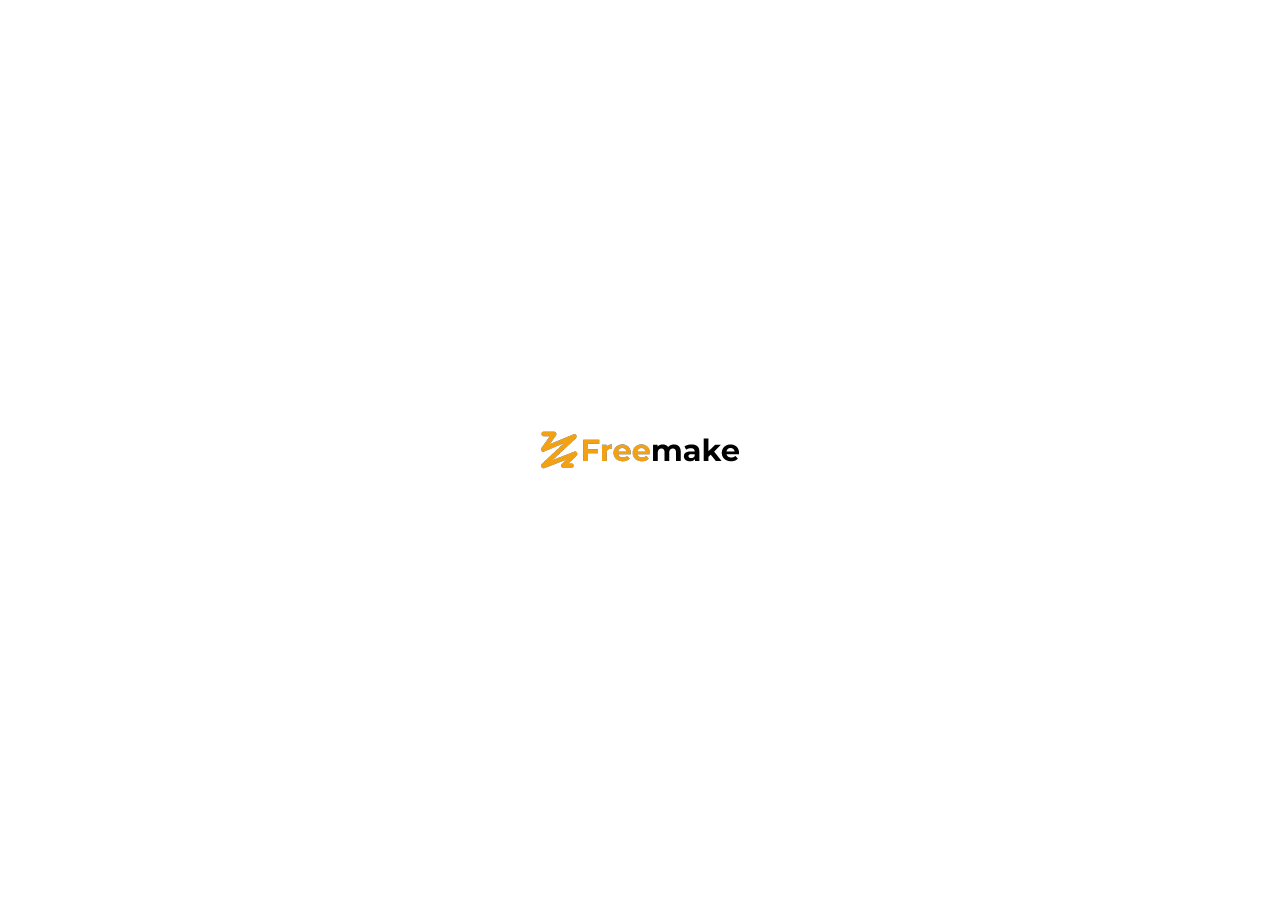
==== index.html @ 43581105 "update" ====
<!DOCTYPE html>
<html>
  <head>
    <base href="./" />
    <!-- <base href="/" /> -->

    <meta charset="UTF-8" />
    <meta content="IE=Edge" http-equiv="X-UA-Compatible" />
    <meta name="description" content="A new Flutter project." />

    <!-- iOS meta tags & icons -->
    <meta name="apple-mobile-web-app-capable" content="yes" />
    <meta name="apple-mobile-web-app-status-bar-style" content="black" />
    <meta
      name="apple-mobile-web-app-title"
      content="Freemake - Best Freeware Alternative To Paid Media Software"
    />
    <link rel="apple-touch-icon" href="./icons/Icon-192.png" />

    <!-- Favicon -->
    <link rel="shortcut icon" href="./favicon.ico" type="image/x-icon" />
    <link rel="icon" href="./favicon.ico" type="image/x-icon" />

    <title>Freemake - Best Freeware Alternative To Paid Media Software</title>
    <link rel="manifest" href="./manifest.json" />

    <link rel="preload" href="./main.dart.js" as="script" />
    <link rel="preload" href="splash/img/light-1x.png" as="image" />

    <script>
      // The value below is injected by flutter build, do not touch.
      const serviceWorkerVersion = "2810086856";
    </script>
    <!-- This script adds the flutter initialization JS code -->
    <script src="./flutter.js" defer=""></script>

    <meta
      content="width=device-width, initial-scale=1.0, maximum-scale=1.0, user-scalable=no"
      name="viewport"
    />

    <style id="splash-screen-style">
      html {
        height: 100%;
      }

      body {
        margin: 0;
        min-height: 100%;
        background-color: #ffffff;
        background-size: 100% 100%;
      }

      .center {
        margin: 0;
        position: absolute;
        top: 50%;
        left: 50%;
        -ms-transform: translate(-50%, -50%);
        transform: translate(-50%, -50%);
      }

      .contain {
        display: block;
        width: 100%;
        height: 100%;
        object-fit: contain;
      }

      .stretch {
        display: block;
        width: 100%;
        height: 100%;
      }

      .cover {
        display: block;
        width: 100%;
        height: 100%;
        object-fit: cover;
      }

      .bottom {
        position: absolute;
        bottom: 0;
        left: 50%;
        -ms-transform: translate(-50%, 0);
        transform: translate(-50%, 0);
      }

      .bottomLeft {
        position: absolute;
        bottom: 0;
        left: 0;
      }

      .bottomRight {
        position: absolute;
        bottom: 0;
        right: 0;
      }
    </style>
    <script id="splash-screen-script">
      function removeSplashFromWeb() {
        document.getElementById("splash")?.remove();
        document.getElementById("splash-branding")?.remove();
        document.body.style.background = "transparent";
      }
    </script>
  </head>
  <body>
    <picture id="splash">
      <source
        srcset="
          splash/img/light-1x.png 1x,
          splash/img/light-2x.png 2x,
          splash/img/light-3x.png 3x,
          splash/img/light-4x.png 4x
        "
        media="(prefers-color-scheme: light)"
      />
      <source
        srcset="
          splash/img/dark-1x.png 1x,
          splash/img/dark-2x.png 2x,
          splash/img/dark-3x.png 3x,
          splash/img/dark-4x.png 4x
        "
        media="(prefers-color-scheme: dark)"
      />
      <img
        class="center"
        aria-hidden="true"
        src="splash/img/light-1x.png"
        alt=""
      />
    </picture>

    <!-- showing image at center during splash -->

    <script defer="">
      window.addEventListener("load", function (ev) {
        // Download main.dart.js
        _flutter.loader.loadEntrypoint({
          serviceWorker: {
            serviceWorkerVersion: serviceWorkerVersion,
          },
          onEntrypointLoaded: function (engineInitializer) {
            engineInitializer.initializeEngine().then(function (appRunner) {
              appRunner.runApp();
            });
          },
        });
      });
    </script>
  </body>
</html>
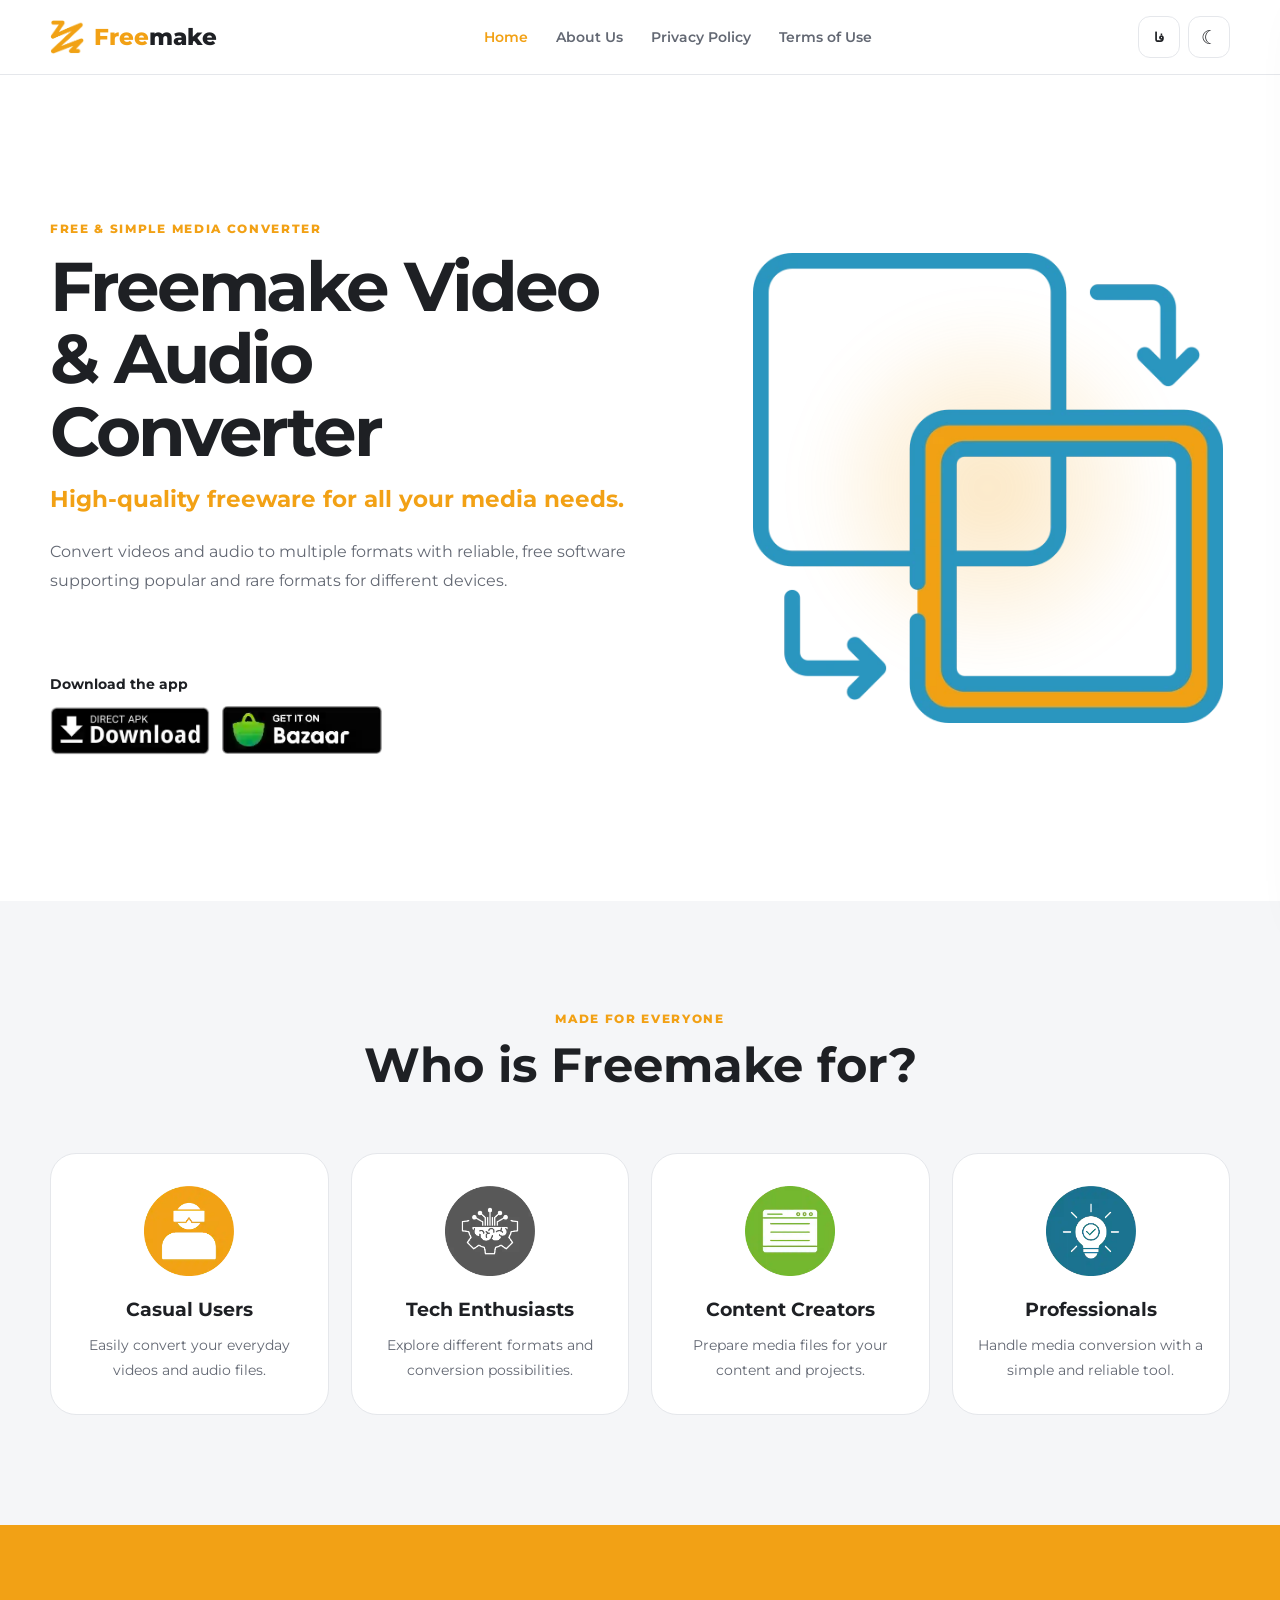
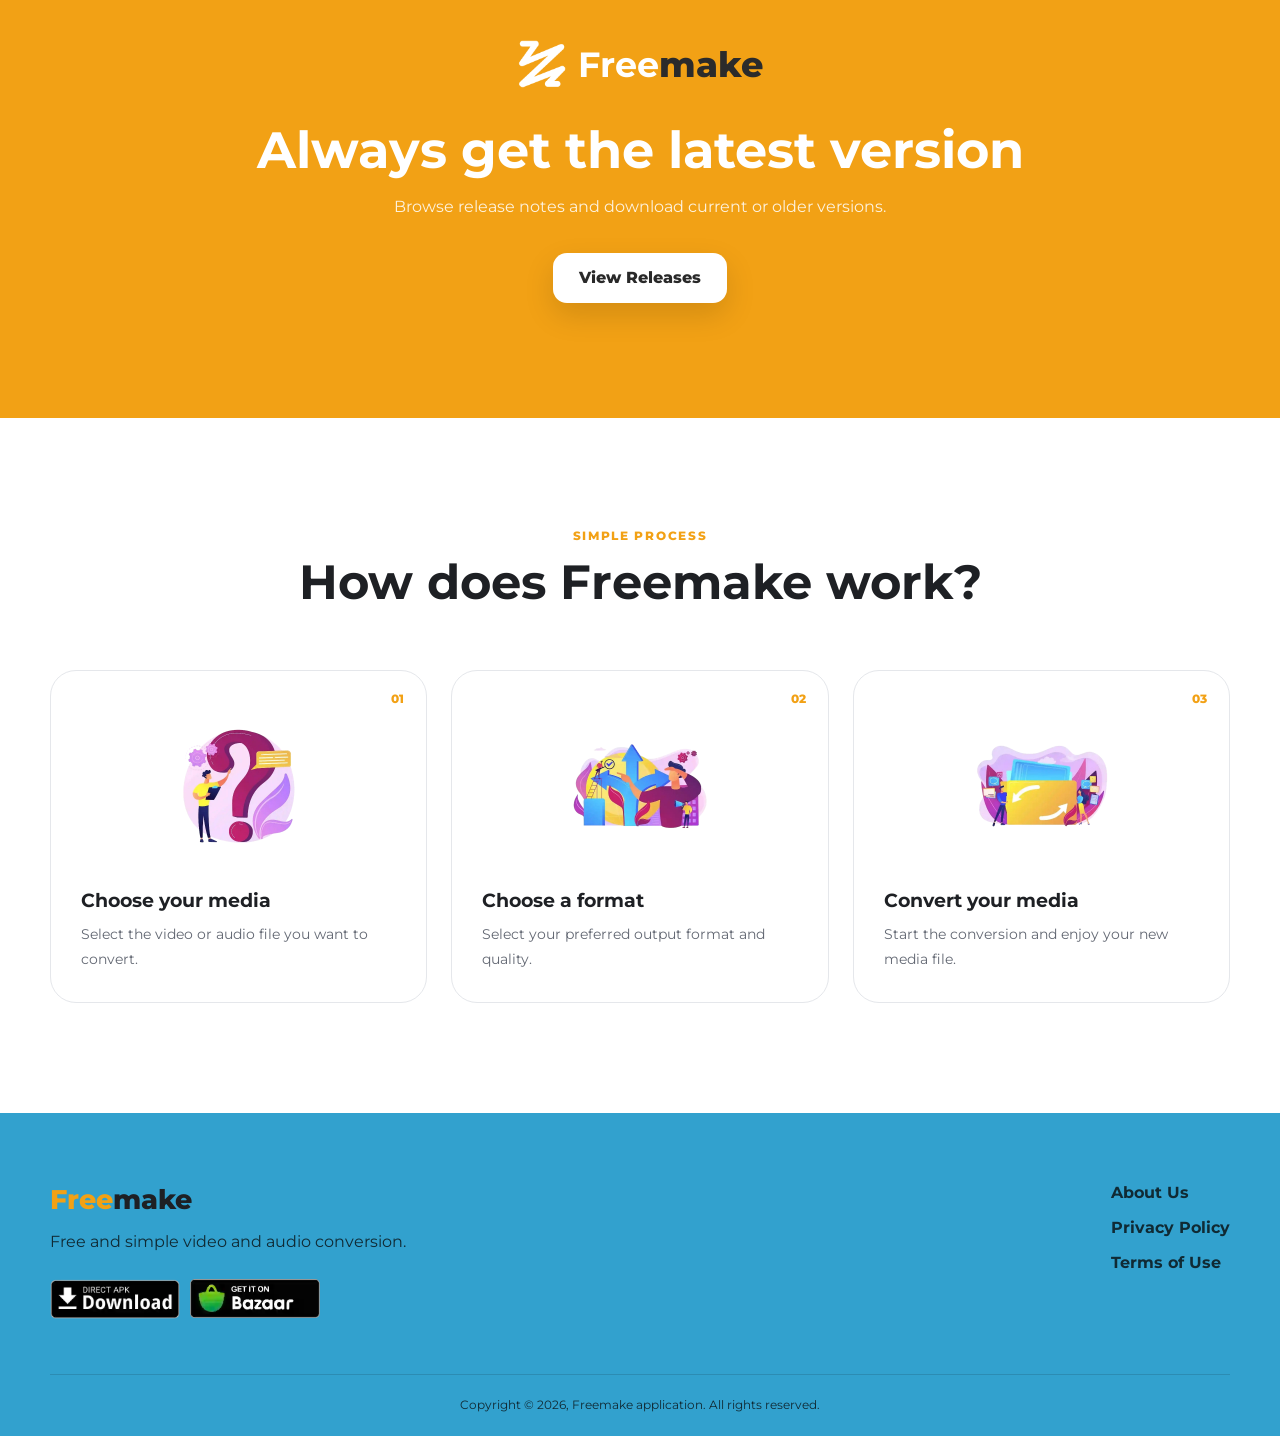
==== commit 752c1b9a: "refactor web page with pure html css" ====
--- a/index.html
+++ b/index.html
@@ -1,157 +1,256 @@
-<!DOCTYPE html>
-<html>
+<!doctype html>
+<html lang="en" dir="ltr" data-theme="light">
   <head>
-    <base href="./" />
-    <!-- <base href="/" /> -->
-
-    <meta charset="UTF-8" />
-    <meta content="IE=Edge" http-equiv="X-UA-Compatible" />
-    <meta name="description" content="A new Flutter project." />
-
-    <!-- iOS meta tags & icons -->
-    <meta name="apple-mobile-web-app-capable" content="yes" />
-    <meta name="apple-mobile-web-app-status-bar-style" content="black" />
+    <meta charset="utf-8" />
+    <meta name="viewport" content="width=device-width, initial-scale=1" />
+
     <meta
-      name="apple-mobile-web-app-title"
-      content="Freemake - Best Freeware Alternative To Paid Media Software"
+      name="description"
+      content="Freemake is a free and simple video and audio converter."
     />
-    <link rel="apple-touch-icon" href="./icons/Icon-192.png" />
-
-    <!-- Favicon -->
-    <link rel="shortcut icon" href="./favicon.ico" type="image/x-icon" />
-    <link rel="icon" href="./favicon.ico" type="image/x-icon" />
-
-    <title>Freemake - Best Freeware Alternative To Paid Media Software</title>
-    <link rel="manifest" href="./manifest.json" />
-
-    <link rel="preload" href="./main.dart.js" as="script" />
-    <link rel="preload" href="splash/img/light-1x.png" as="image" />
-
-    <script>
-      // The value below is injected by flutter build, do not touch.
-      const serviceWorkerVersion = "2810086856";
-    </script>
-    <!-- This script adds the flutter initialization JS code -->
-    <script src="./flutter.js" defer=""></script>
-
+
+    <meta name="theme-color" content="#F2A115" />
+
+    <meta property="og:title" content="Freemake" />
     <meta
-      content="width=device-width, initial-scale=1.0, maximum-scale=1.0, user-scalable=no"
-      name="viewport"
+      property="og:description"
+      content="A free and simple video and audio converter."
     />
 
-    <style id="splash-screen-style">
-      html {
-        height: 100%;
-      }
-
-      body {
-        margin: 0;
-        min-height: 100%;
-        background-color: #ffffff;
-        background-size: 100% 100%;
-      }
-
-      .center {
-        margin: 0;
-        position: absolute;
-        top: 50%;
-        left: 50%;
-        -ms-transform: translate(-50%, -50%);
-        transform: translate(-50%, -50%);
-      }
-
-      .contain {
-        display: block;
-        width: 100%;
-        height: 100%;
-        object-fit: contain;
-      }
-
-      .stretch {
-        display: block;
-        width: 100%;
-        height: 100%;
-      }
-
-      .cover {
-        display: block;
-        width: 100%;
-        height: 100%;
-        object-fit: cover;
-      }
-
-      .bottom {
-        position: absolute;
-        bottom: 0;
-        left: 50%;
-        -ms-transform: translate(-50%, 0);
-        transform: translate(-50%, 0);
-      }
-
-      .bottomLeft {
-        position: absolute;
-        bottom: 0;
-        left: 0;
-      }
-
-      .bottomRight {
-        position: absolute;
-        bottom: 0;
-        right: 0;
-      }
-    </style>
-    <script id="splash-screen-script">
-      function removeSplashFromWeb() {
-        document.getElementById("splash")?.remove();
-        document.getElementById("splash-branding")?.remove();
-        document.body.style.background = "transparent";
-      }
-    </script>
+    <meta property="og:type" content="website" />
+
+    <title>Freemake — Video & Audio Converter</title>
+
+    <link rel="stylesheet" href="css/style.css" />
+
+    <link rel="preconnect" href="https://fonts.googleapis.com" />
+    <link rel="preconnect" href="https://fonts.gstatic.com" crossorigin />
+
+    <link
+      href="https://fonts.googleapis.com/css2?family=Montserrat:wght@400;500;600;700;800&family=Vazirmatn:wght@400;500;600;700;800&display=swap"
+      rel="stylesheet"
+    />
   </head>
+
   <body>
-    <picture id="splash">
-      <source
-        srcset="
-          splash/img/light-1x.png 1x,
-          splash/img/light-2x.png 2x,
-          splash/img/light-3x.png 3x,
-          splash/img/light-4x.png 4x
-        "
-        media="(prefers-color-scheme: light)"
-      />
-      <source
-        srcset="
-          splash/img/dark-1x.png 1x,
-          splash/img/dark-2x.png 2x,
-          splash/img/dark-3x.png 3x,
-          splash/img/dark-4x.png 4x
-        "
-        media="(prefers-color-scheme: dark)"
-      />
-      <img
-        class="center"
-        aria-hidden="true"
-        src="splash/img/light-1x.png"
-        alt=""
-      />
-    </picture>
-
-    <!-- showing image at center during splash -->
-
-    <script defer="">
-      window.addEventListener("load", function (ev) {
-        // Download main.dart.js
-        _flutter.loader.loadEntrypoint({
-          serviceWorker: {
-            serviceWorkerVersion: serviceWorkerVersion,
-          },
-          onEntrypointLoaded: function (engineInitializer) {
-            engineInitializer.initializeEngine().then(function (appRunner) {
-              appRunner.runApp();
-            });
-          },
-        });
-      });
-    </script>
+    <div id="site-header"></div>
+
+    <main>
+      <!-- Hero -->
+      <section class="hero">
+        <div class="container hero__container">
+          <div class="hero__content">
+            <p class="eyebrow" data-i18n="home.hero.eyebrow">
+              FREE & SIMPLE MEDIA CONVERTER
+            </p>
+
+            <h1 data-i18n="home.hero.title">
+              Freemake Video & Audio Converter
+            </h1>
+
+            <p class="hero__subtitle" data-i18n="home.hero.subtitle">
+              High-quality freeware for all your media needs.
+            </p>
+
+            <p class="hero__description" data-i18n="home.hero.description">
+              Convert videos and audio to multiple formats with reliable, free
+              software supporting popular and rare formats for different
+              devices.
+            </p>
+
+            <div class="download-area">
+              <p
+                class="download-area__label"
+                data-i18n="home.hero.downloadLabel"
+              >
+                Download the app
+              </p>
+
+              <div class="download-badges">
+                <a
+                  href="https://github.com/husen-hn/freemake-page/releases/latest"
+                  target="_blank"
+                  rel="noopener noreferrer"
+                >
+                  <img
+                    src="assets/images/direct_download.webp"
+                    alt="Download Freemake"
+                    data-i18n-alt="alt.directDownload"
+                  />
+                </a>
+
+                <a
+                  href="https://cafebazaar.ir/app/com.husen.freemake?l=en"
+                  target="_blank"
+                  rel="noopener noreferrer"
+                >
+                  <img
+                    src="assets/images/cafebazaar_download.webp"
+                    alt="Download from Cafe Bazaar"
+                    data-i18n-alt="alt.cafeBazaar"
+                  />
+                </a>
+              </div>
+            </div>
+          </div>
+
+          <div class="hero__visual">
+            <div class="hero__glow"></div>
+
+            <img
+              class="hero__image"
+              src="assets/images/convert.webp"
+              alt="Freemake media converter"
+              data-i18n-alt="alt.converter"
+            />
+          </div>
+        </div>
+      </section>
+
+      <!-- Audience -->
+      <section class="section audience-section">
+        <div class="container">
+          <div class="section-heading">
+            <p class="section-kicker" data-i18n="home.audience.kicker">
+              MADE FOR EVERYONE
+            </p>
+
+            <h2 data-i18n="home.audience.title">Who is Freemake for?</h2>
+          </div>
+
+          <div class="audience-grid">
+            <article class="audience-card">
+              <img src="assets/images/casual_user.webp" alt="" />
+
+              <h3 data-i18n="home.audience.casual.title">Casual Users</h3>
+
+              <p data-i18n="home.audience.casual.description">
+                Easily convert your everyday videos and audio files.
+              </p>
+            </article>
+
+            <article class="audience-card">
+              <img src="assets/images/tech_enthusiasts.webp" alt="" />
+
+              <h3 data-i18n="home.audience.tech.title">Tech Enthusiasts</h3>
+
+              <p data-i18n="home.audience.tech.description">
+                Explore different formats and conversion possibilities.
+              </p>
+            </article>
+
+            <article class="audience-card">
+              <img src="assets/images/content_creator.webp" alt="" />
+
+              <h3 data-i18n="home.audience.creator.title">Content Creators</h3>
+
+              <p data-i18n="home.audience.creator.description">
+                Prepare media files for your content and projects.
+              </p>
+            </article>
+
+            <article class="audience-card">
+              <img src="assets/images/professional.webp" alt="" />
+
+              <h3 data-i18n="home.audience.professional.title">
+                Professionals
+              </h3>
+
+              <p data-i18n="home.audience.professional.description">
+                Handle media conversion with a simple and reliable tool.
+              </p>
+            </article>
+          </div>
+        </div>
+      </section>
+
+      <!-- Releases -->
+      <section class="release-section">
+        <div class="container release-section__content">
+          <div class="release-brand">
+            <img src="assets/images/logo.webp" alt="" />
+
+            <span> <strong>Free</strong>make </span>
+          </div>
+
+          <h2 data-i18n="home.release.title">Always get the latest version</h2>
+
+          <p data-i18n="home.release.description">
+            Browse release notes and download current or older versions.
+          </p>
+
+          <a
+            class="button button--light"
+            href="https://github.com/husen-hn/freemake-page/releases"
+            target="_blank"
+            rel="noopener noreferrer"
+            data-i18n="home.release.button"
+          >
+            View Releases
+          </a>
+        </div>
+      </section>
+
+      <!-- How it works -->
+      <section class="section how-section">
+        <div class="container">
+          <div class="section-heading">
+            <p class="section-kicker" data-i18n="home.how.kicker">
+              SIMPLE PROCESS
+            </p>
+
+            <h2 data-i18n="home.how.title">How does Freemake work?</h2>
+          </div>
+
+          <div class="steps-grid">
+            <article class="step-card">
+              <span class="step-card__number">01</span>
+
+              <img src="assets/images/choose_media.webp" alt="" />
+
+              <div>
+                <h3 data-i18n="home.how.step1.title">Choose your media</h3>
+
+                <p data-i18n="home.how.step1.description">
+                  Select the video or audio file you want to convert.
+                </p>
+              </div>
+            </article>
+
+            <article class="step-card">
+              <span class="step-card__number">02</span>
+
+              <img src="assets/images/choose_format.webp" alt="" />
+
+              <div>
+                <h3 data-i18n="home.how.step2.title">Choose a format</h3>
+
+                <p data-i18n="home.how.step2.description">
+                  Select your preferred output format and quality.
+                </p>
+              </div>
+            </article>
+
+            <article class="step-card">
+              <span class="step-card__number">03</span>
+
+              <img src="assets/images/convert_media.webp" alt="" />
+
+              <div>
+                <h3 data-i18n="home.how.step3.title">Convert your media</h3>
+
+                <p data-i18n="home.how.step3.description">
+                  Start the conversion and enjoy your new media file.
+                </p>
+              </div>
+            </article>
+          </div>
+        </div>
+      </section>
+    </main>
+
+    <div id="site-footer"></div>
+
+    <script src="js/app.js"></script>
   </body>
 </html>
--- a/css/style.css
+++ b/css/style.css
@@ -0,0 +1,1026 @@
+:root {
+  --primary: #f2a115;
+  --primary-hover: #d78b09;
+  --secondary: #32a1ce;
+
+  --background: #ffffff;
+  --surface: #f5f6f8;
+  --surface-elevated: #ffffff;
+
+  --text-primary: #1e2024;
+  --text-secondary: #636873;
+
+  --border: #e5e7eb;
+
+  --header-background: rgba(255, 255, 255, 0.86);
+
+  --shadow-sm: 0 5px 18px rgba(0, 0, 0, 0.06);
+  --shadow-md: 0 20px 50px rgba(0, 0, 0, 0.12);
+
+  --radius-sm: 12px;
+  --radius-md: 18px;
+  --radius-lg: 26px;
+
+  --transition: 180ms ease;
+}
+
+html[data-theme="dark"] {
+  --background: #111315;
+  --surface: #191b1f;
+  --surface-elevated: #22252a;
+
+  --text-primary: #f4f5f7;
+  --text-secondary: #b3b7c0;
+
+  --border: #343840;
+
+  --header-background: rgba(17, 19, 21, 0.86);
+
+  --shadow-sm: 0 5px 18px rgba(0, 0, 0, 0.2);
+  --shadow-md: 0 20px 50px rgba(0, 0, 0, 0.35);
+}
+
+* {
+  box-sizing: border-box;
+}
+
+html {
+  scroll-behavior: smooth;
+}
+
+body {
+  margin: 0;
+
+  min-width: 320px;
+
+  background: var(--background);
+  color: var(--text-primary);
+
+  font-family: "Montserrat", sans-serif;
+
+  transition:
+    background var(--transition),
+    color var(--transition);
+}
+
+html[dir="rtl"] body {
+  font-family: "Vazirmatn", sans-serif;
+}
+
+img {
+  display: block;
+  max-width: 100%;
+}
+
+a {
+  color: inherit;
+  text-decoration: none;
+}
+
+button {
+  font: inherit;
+}
+
+button,
+a {
+  -webkit-tap-highlight-color: transparent;
+}
+
+:focus-visible {
+  outline: 3px solid var(--primary);
+  outline-offset: 3px;
+}
+
+.container {
+  width: min(1180px, calc(100% - 40px));
+  margin-inline: auto;
+}
+
+.section {
+  padding: 110px 0;
+}
+
+.section--compact {
+  padding-top: 70px;
+  padding-bottom: 110px;
+}
+
+/* Header */
+
+.site-header {
+  position: sticky;
+  top: 0;
+  z-index: 100;
+
+  border-bottom: 1px solid var(--border);
+
+  background: var(--header-background);
+
+  backdrop-filter: blur(18px);
+}
+
+.navbar {
+  min-height: 74px;
+
+  display: flex;
+  align-items: center;
+  justify-content: space-between;
+
+  gap: 24px;
+}
+
+.brand {
+  display: inline-flex;
+  align-items: center;
+
+  gap: 10px;
+
+  flex-shrink: 0;
+}
+
+.brand__logo {
+  width: 34px;
+  height: 34px;
+
+  object-fit: contain;
+}
+
+.brand__name {
+  font-size: 1.45rem;
+  font-weight: 800;
+}
+
+.brand__free {
+  color: var(--primary);
+}
+
+.brand__make {
+  color: var(--text-primary);
+}
+
+.desktop-nav {
+  display: flex;
+  align-items: center;
+  gap: 28px;
+}
+
+.desktop-nav a {
+  color: var(--text-secondary);
+
+  font-size: 0.9rem;
+  font-weight: 600;
+
+  transition: color var(--transition);
+}
+
+.desktop-nav a:hover,
+.desktop-nav a.active {
+  color: var(--primary);
+}
+
+.nav-actions {
+  display: flex;
+  align-items: center;
+  gap: 8px;
+}
+
+.icon-button,
+.menu-button {
+  width: 42px;
+  height: 42px;
+
+  border: 1px solid var(--border);
+  border-radius: var(--radius-sm);
+
+  background: var(--surface-elevated);
+  color: var(--text-primary);
+
+  cursor: pointer;
+
+  display: inline-flex;
+  align-items: center;
+  justify-content: center;
+
+  transition:
+    transform var(--transition),
+    border-color var(--transition);
+}
+
+.icon-button:hover,
+.menu-button:hover {
+  transform: translateY(-2px);
+  border-color: var(--primary);
+}
+
+#language-label {
+  font-size: 0.82rem;
+  font-weight: 800;
+}
+
+.theme-icon {
+  font-size: 1.2rem;
+}
+
+.menu-button {
+  display: none;
+  flex-direction: column;
+  gap: 4px;
+}
+
+.menu-button span {
+  width: 18px;
+  height: 2px;
+
+  border-radius: 99px;
+
+  background: currentColor;
+}
+
+/* Mobile navigation */
+
+.mobile-overlay {
+  position: fixed;
+  inset: 0;
+  z-index: 199;
+
+  opacity: 0;
+  visibility: hidden;
+
+  background: rgba(0, 0, 0, 0.5);
+
+  transition:
+    opacity var(--transition),
+    visibility var(--transition);
+}
+
+.mobile-overlay.open {
+  opacity: 1;
+  visibility: visible;
+}
+
+.mobile-menu {
+  position: fixed;
+  top: 0;
+  bottom: 0;
+  right: 0;
+
+  z-index: 200;
+
+  width: min(340px, 86vw);
+
+  padding: 22px;
+
+  background: var(--surface-elevated);
+
+  transform: translateX(110%);
+
+  box-shadow: var(--shadow-md);
+
+  transition: transform 240ms ease;
+}
+
+html[dir="rtl"] .mobile-menu {
+  right: auto;
+  left: 0;
+
+  transform: translateX(-110%);
+}
+
+.mobile-menu.open {
+  transform: translateX(0);
+}
+
+.mobile-menu__header {
+  display: flex;
+  align-items: center;
+  justify-content: space-between;
+
+  padding-bottom: 20px;
+
+  border-bottom: 1px solid var(--border);
+}
+
+.mobile-menu nav {
+  display: flex;
+  flex-direction: column;
+}
+
+.mobile-menu nav a {
+  padding: 18px 0;
+
+  border-bottom: 1px solid var(--border);
+
+  font-weight: 700;
+}
+
+/* Hero */
+
+.hero {
+  min-height: calc(100vh - 74px);
+
+  display: flex;
+  align-items: center;
+
+  overflow: hidden;
+}
+
+.hero__container {
+  display: grid;
+
+  grid-template-columns:
+    minmax(0, 1.1fr)
+    minmax(320px, 0.9fr);
+
+  align-items: center;
+
+  gap: clamp(50px, 8vw, 120px);
+
+  padding: clamp(65px, 8vw, 110px) 0;
+}
+
+.hero__content {
+  max-width: 670px;
+}
+
+.eyebrow,
+.section-kicker {
+  margin: 0;
+
+  color: var(--primary);
+
+  font-size: 0.75rem;
+  font-weight: 800;
+
+  letter-spacing: 0.14em;
+}
+
+.hero h1 {
+  margin: 14px 0 18px;
+
+  font-size: clamp(2.6rem, 5.4vw, 4.9rem);
+
+  line-height: 1.05;
+  letter-spacing: -0.045em;
+}
+
+.hero__subtitle {
+  margin: 0;
+
+  color: var(--primary);
+
+  font-size: clamp(1.05rem, 2vw, 1.45rem);
+  font-weight: 700;
+}
+
+.hero__description {
+  max-width: 600px;
+
+  margin: 25px 0 0;
+
+  color: var(--text-secondary);
+
+  line-height: 1.8;
+}
+
+.download-area {
+  margin-top: clamp(45px, 7vw, 80px);
+}
+
+.download-area__label {
+  margin: 0 0 14px;
+
+  font-size: 0.86rem;
+  font-weight: 700;
+}
+
+.download-badges {
+  display: flex;
+  flex-wrap: wrap;
+  gap: 12px;
+}
+
+.download-badges a,
+.footer-downloads a {
+  display: inline-block;
+
+  transition: transform var(--transition);
+}
+
+.download-badges a:hover,
+.footer-downloads a:hover {
+  transform: translateY(-4px);
+}
+
+.download-badges img {
+  width: 160px;
+}
+
+.hero__visual {
+  position: relative;
+
+  display: flex;
+  align-items: center;
+  justify-content: center;
+}
+
+.hero__glow {
+  position: absolute;
+
+  width: 75%;
+  aspect-ratio: 1;
+
+  border-radius: 50%;
+
+  background: radial-gradient(
+    circle,
+    rgba(242, 161, 21, 0.26),
+    transparent 70%
+  );
+
+  filter: blur(22px);
+}
+
+.hero__image {
+  position: relative;
+  z-index: 1;
+
+  width: min(100%, 470px);
+}
+
+/* Shared headings */
+
+.section-heading {
+  max-width: 700px;
+
+  margin: 0 auto 60px;
+
+  text-align: center;
+}
+
+.section-heading h2 {
+  margin: 12px 0 0;
+
+  font-size: clamp(2rem, 4vw, 3rem);
+
+  line-height: 1.15;
+}
+
+/* Audience */
+
+.audience-section {
+  background: var(--surface);
+}
+
+.audience-grid {
+  display: grid;
+
+  grid-template-columns: repeat(4, 1fr);
+
+  gap: 22px;
+}
+
+.audience-card {
+  padding: 32px 24px;
+
+  border: 1px solid var(--border);
+  border-radius: var(--radius-lg);
+
+  background: var(--surface-elevated);
+
+  text-align: center;
+
+  transition:
+    transform var(--transition),
+    box-shadow var(--transition);
+}
+
+.audience-card:hover {
+  transform: translateY(-7px);
+  box-shadow: var(--shadow-md);
+}
+
+.audience-card img {
+  width: 90px;
+  height: 90px;
+
+  margin: 0 auto 22px;
+
+  object-fit: contain;
+}
+
+.audience-card h3 {
+  margin: 0 0 12px;
+}
+
+.audience-card p {
+  margin: 0;
+
+  color: var(--text-secondary);
+
+  font-size: 0.88rem;
+  line-height: 1.75;
+}
+
+/* Releases */
+
+.release-section {
+  padding: 115px 20px;
+
+  background: var(--primary);
+
+  text-align: center;
+}
+
+.release-section__content {
+  display: flex;
+  flex-direction: column;
+  align-items: center;
+}
+
+.release-brand {
+  display: flex;
+  align-items: center;
+  gap: 12px;
+
+  color: #2b2b2b;
+
+  font-size: 2.2rem;
+  font-weight: 800;
+}
+
+.release-brand strong {
+  color: white;
+}
+
+.release-brand img {
+  width: 48px;
+  filter: brightness(0) invert(1);
+}
+
+.release-section h2 {
+  margin: 30px 0 12px;
+
+  color: white;
+
+  font-size: clamp(2rem, 4vw, 3.2rem);
+}
+
+.release-section p {
+  max-width: 620px;
+
+  margin: 0 0 32px;
+
+  color: rgba(255, 255, 255, 0.86);
+
+  line-height: 1.7;
+}
+
+.button {
+  min-height: 50px;
+
+  padding: 0 26px;
+
+  border: 0;
+  border-radius: 14px;
+
+  display: inline-flex;
+  align-items: center;
+  justify-content: center;
+
+  font-weight: 800;
+
+  cursor: pointer;
+
+  transition:
+    transform var(--transition),
+    box-shadow var(--transition),
+    background var(--transition);
+}
+
+.button:hover {
+  transform: translateY(-3px);
+}
+
+.button--light {
+  background: white;
+  color: #292929;
+
+  box-shadow: 0 12px 30px rgba(0, 0, 0, 0.13);
+}
+
+.button--primary {
+  background: var(--primary);
+  color: #222;
+}
+
+/* How it works */
+
+.steps-grid {
+  display: grid;
+
+  grid-template-columns: repeat(3, 1fr);
+
+  gap: 24px;
+}
+
+.step-card {
+  position: relative;
+
+  padding: 30px;
+
+  border: 1px solid var(--border);
+  border-radius: var(--radius-lg);
+
+  background: var(--surface-elevated);
+}
+
+.step-card__number {
+  position: absolute;
+  top: 20px;
+  right: 22px;
+
+  color: var(--primary);
+
+  font-size: 0.78rem;
+  font-weight: 800;
+}
+
+html[dir="rtl"] .step-card__number {
+  right: auto;
+  left: 22px;
+}
+
+.step-card img {
+  width: 150px;
+  height: 150px;
+
+  margin: 10px auto 28px;
+
+  object-fit: contain;
+}
+
+.step-card h3 {
+  margin: 0 0 10px;
+}
+
+.step-card p {
+  margin: 0;
+
+  color: var(--text-secondary);
+
+  font-size: 0.9rem;
+  line-height: 1.75;
+}
+
+/* Footer */
+
+.site-footer {
+  padding: 70px 0 24px;
+
+  background: var(--secondary);
+  color: #102a34;
+}
+
+.footer-main {
+  display: flex;
+  align-items: flex-start;
+  justify-content: space-between;
+
+  gap: 50px;
+}
+
+.footer-brand {
+  font-size: 1.7rem;
+  font-weight: 800;
+}
+
+.footer-description {
+  max-width: 380px;
+
+  margin: 12px 0 0;
+
+  line-height: 1.7;
+}
+
+.footer-downloads {
+  display: flex;
+  flex-wrap: wrap;
+  gap: 10px;
+
+  margin-top: 24px;
+}
+
+.footer-downloads img {
+  width: 130px;
+}
+
+.footer-links {
+  display: flex;
+  flex-direction: column;
+  gap: 16px;
+
+  font-weight: 700;
+}
+
+.footer-links a:hover {
+  text-decoration: underline;
+}
+
+.footer-bottom {
+  margin-top: 55px;
+  padding-top: 22px;
+
+  border-top: 1px solid rgba(0, 0, 0, 0.13);
+
+  text-align: center;
+
+  font-size: 0.78rem;
+}
+
+/* Legal pages */
+
+.page-hero {
+  padding: 90px 0 60px;
+
+  background: var(--surface);
+
+  text-align: center;
+}
+
+.page-hero h1 {
+  margin: 12px 0 0;
+
+  font-size: clamp(2.4rem, 5vw, 4rem);
+
+  line-height: 1.1;
+}
+
+.page-hero p:last-child {
+  max-width: 650px;
+
+  margin: 20px auto 0;
+
+  color: var(--text-secondary);
+}
+
+.legal-container {
+  width: min(800px, calc(100% - 40px));
+}
+
+.legal-content {
+  color: var(--text-secondary);
+
+  font-size: 1rem;
+  line-height: 1.9;
+}
+
+.legal-content h2 {
+  margin: 55px 0 15px;
+
+  color: var(--text-primary);
+
+  font-size: 1.35rem;
+}
+
+.legal-content h2:first-child {
+  margin-top: 0;
+}
+
+.legal-content p {
+  margin: 0 0 20px;
+}
+
+.legal-content a {
+  color: var(--primary);
+  font-weight: 700;
+}
+
+.legal-content a:hover {
+  text-decoration: underline;
+}
+
+.about-logo {
+  width: 100px;
+
+  margin: 0 auto 25px;
+}
+
+.about-logo img {
+  width: 100%;
+}
+
+.legal-content > h2,
+.legal-content > .muted {
+  text-align: center;
+}
+
+.muted {
+  color: var(--text-secondary);
+}
+
+/* 404 */
+
+.not-found {
+  min-height: 100vh;
+
+  display: grid;
+  place-items: center;
+
+  padding: 30px;
+}
+
+.not-found__content {
+  max-width: 550px;
+
+  text-align: center;
+}
+
+.not-found__content img {
+  width: 75px;
+
+  margin: 0 auto 30px;
+}
+
+.not-found__code {
+  display: block;
+
+  color: var(--primary);
+
+  font-size: clamp(5rem, 18vw, 10rem);
+  font-weight: 800;
+
+  line-height: 1;
+}
+
+.not-found h1 {
+  margin: 20px 0 12px;
+}
+
+.not-found p {
+  margin: 0 0 30px;
+
+  color: var(--text-secondary);
+}
+
+/* RTL */
+
+html[dir="rtl"] {
+  text-align: right;
+}
+
+html[dir="rtl"] .section-heading,
+html[dir="rtl"] .page-hero,
+html[dir="rtl"] .release-section {
+  text-align: center;
+}
+
+html[dir="rtl"] .hero__description,
+html[dir="rtl"] .legal-content {
+  line-height: 2;
+}
+
+/* Responsive */
+
+@media (max-width: 950px) {
+  .desktop-nav {
+    display: none;
+  }
+
+  .menu-button {
+    display: inline-flex;
+  }
+
+  .hero__container {
+    grid-template-columns: 1fr;
+
+    text-align: center;
+  }
+
+  .hero__content {
+    margin-inline: auto;
+  }
+
+  .hero__description {
+    margin-inline: auto;
+  }
+
+  .download-badges {
+    justify-content: center;
+  }
+
+  .hero__visual {
+    order: -1;
+  }
+
+  .hero__image {
+    width: min(70vw, 390px);
+  }
+
+  .audience-grid {
+    grid-template-columns: repeat(2, 1fr);
+  }
+
+  .steps-grid {
+    grid-template-columns: 1fr;
+  }
+
+  .step-card {
+    display: grid;
+
+    grid-template-columns: 160px 1fr;
+
+    align-items: center;
+
+    gap: 28px;
+  }
+
+  .step-card img {
+    margin: 0;
+  }
+}
+
+@media (max-width: 600px) {
+  .container {
+    width: min(100% - 32px, 1180px);
+  }
+
+  .section {
+    padding: 75px 0;
+  }
+
+  .section--compact {
+    padding-bottom: 75px;
+  }
+
+  .navbar {
+    min-height: 66px;
+  }
+
+  .brand__logo {
+    width: 30px;
+    height: 30px;
+  }
+
+  .brand__name {
+    font-size: 1.25rem;
+  }
+
+  .hero {
+    min-height: auto;
+  }
+
+  .hero__container {
+    padding: 45px 0 70px;
+  }
+
+  .hero h1 {
+    font-size: clamp(2.2rem, 12vw, 3.5rem);
+  }
+
+  .hero__image {
+    width: min(78vw, 320px);
+  }
+
+  .download-badges {
+    flex-direction: column;
+    align-items: center;
+  }
+
+  .download-badges img {
+    width: 150px;
+  }
+
+  .section-heading {
+    margin-bottom: 40px;
+  }
+
+  .audience-grid {
+    grid-template-columns: 1fr;
+  }
+
+  .release-section {
+    padding: 80px 16px;
+  }
+
+  .step-card {
+    display: block;
+
+    text-align: center;
+  }
+
+  .step-card img {
+    margin: 10px auto 25px;
+  }
+
+  .footer-main {
+    flex-direction: column;
+  }
+
+  .footer-links {
+    width: 100%;
+  }
+
+  .page-hero {
+    padding: 70px 0 45px;
+  }
+}
